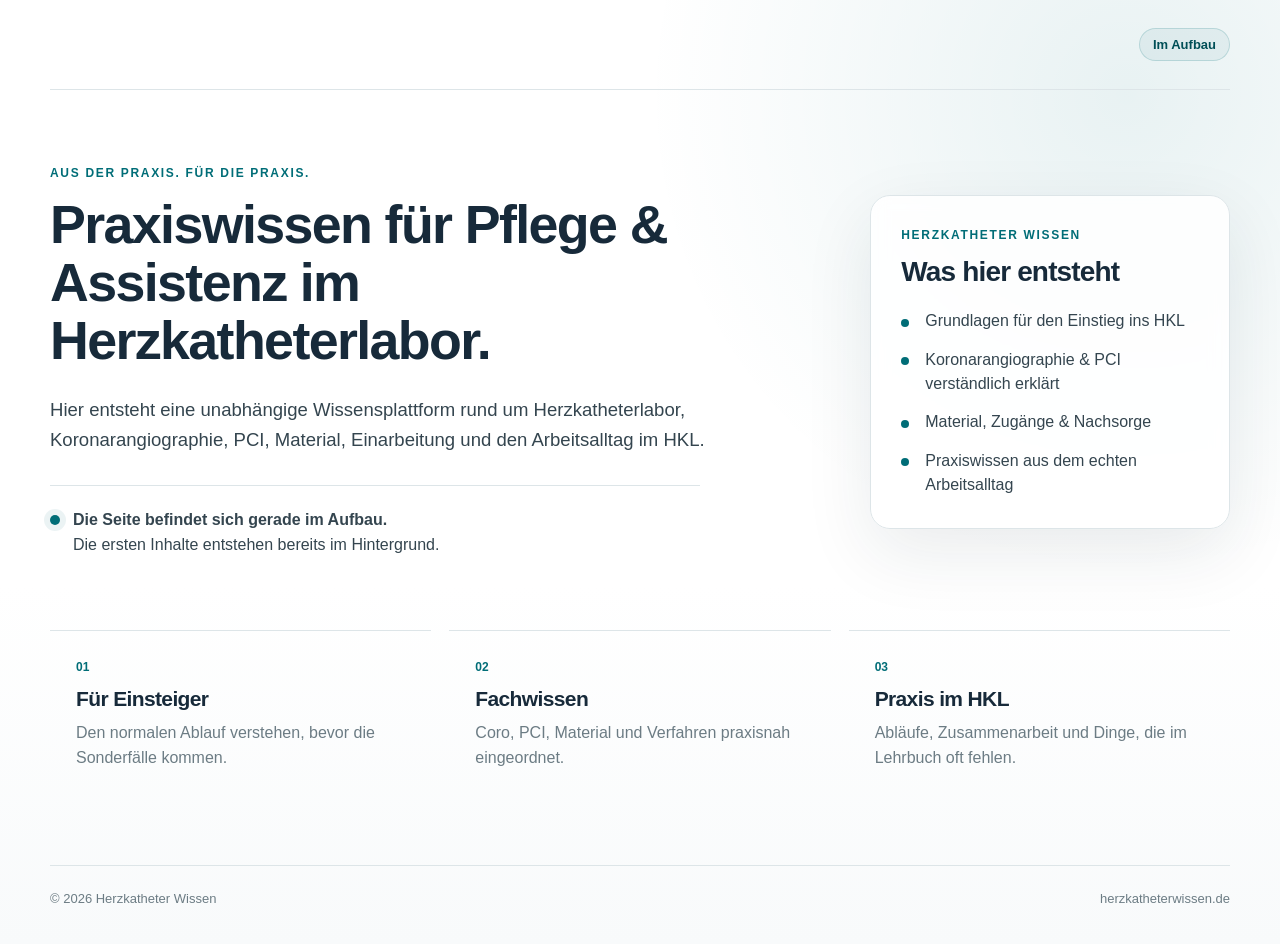
==== index.html @ d6014441 "Match landing logo to HKW offline branding" ====
<!doctype html>
<html lang="de">
<head>
  <meta charset="utf-8">
  <meta name="viewport" content="width=device-width, initial-scale=1">
  <title>Herzkatheter Wissen – Praxiswissen für Pflege & Assistenz</title>
  <meta name="description" content="Herzkatheter Wissen – unabhängige Wissensplattform rund um Herzkatheterlabor, Koronarangiographie, PCI, Material, Einarbeitung und den Arbeitsalltag im HKL.">
  <meta name="theme-color" content="#006D77">
  <link rel="canonical" href="https://herzkatheterwissen.de/">
  <link rel="stylesheet" href="style.css">
</head>
<body>
  <main class="page-shell">
    <header class="site-header" aria-label="Herzkatheter Wissen">
      <a class="brand" href="/" aria-label="Herzkatheter Wissen Startseite">
        <svg class="brand-logo" viewBox="0 0 210 58" role="img" aria-label="Herzkatheter Wissen">
          <g fill="none" stroke="#007F8D" stroke-linecap="round" stroke-linejoin="round">
            <path d="M29 48C22 41 7 30 7 17C7 9 12 5 19 5C25 5 29 9 32 14C36 9 40 5 47 5C54 5 59 10 59 17C59 27 48 37 29 48Z" stroke-width="2.6"/>
            <path d="M18 16C25 13 31 14 35 19C39 24 38 31 30 38C43 39 55 42 67 47C78 51 91 51 108 50" stroke-width="2.2"/>
          </g>
          <text x="68" y="25" fill="#172A3A" font-family="Arial, Helvetica, sans-serif" font-size="18" font-weight="700">Herzkatheter</text>
          <text x="68" y="44" fill="#006D77" font-family="Arial, Helvetica, sans-serif" font-size="18" font-weight="700">Wissen</text>
        </svg>
      </a>
      <span class="status-pill">Im Aufbau</span>
    </header>

    <section class="hero">
      <div class="hero-copy">
        <p class="eyebrow">Aus der Praxis. Für die Praxis.</p>
        <h1>Praxiswissen für Pflege &amp; Assistenz im Herzkatheterlabor.</h1>
        <p class="lead">
          Hier entsteht eine unabhängige Wissensplattform rund um Herzkatheterlabor,
          Koronarangiographie, PCI, Material, Einarbeitung und den Arbeitsalltag im HKL.
        </p>
        <div class="build-note">
          <span class="build-dot" aria-hidden="true"></span>
          <p><strong>Die Seite befindet sich gerade im Aufbau.</strong><br>Die ersten Inhalte entstehen bereits im Hintergrund.</p>
        </div>
      </div>

      <aside class="focus-card" aria-label="Geplante Themen">
        <p class="card-kicker">Herzkatheter Wissen</p>
        <h2>Was hier entsteht</h2>
        <ul>
          <li>Grundlagen für den Einstieg ins HKL</li>
          <li>Koronarangiographie &amp; PCI verständlich erklärt</li>
          <li>Material, Zugänge &amp; Nachsorge</li>
          <li>Praxiswissen aus dem echten Arbeitsalltag</li>
        </ul>
      </aside>
    </section>

    <section class="topics" aria-label="Themenschwerpunkte">
      <article>
        <span>01</span>
        <h3>Für Einsteiger</h3>
        <p>Den normalen Ablauf verstehen, bevor die Sonderfälle kommen.</p>
      </article>
      <article>
        <span>02</span>
        <h3>Fachwissen</h3>
        <p>Coro, PCI, Material und Verfahren praxisnah eingeordnet.</p>
      </article>
      <article>
        <span>03</span>
        <h3>Praxis im HKL</h3>
        <p>Abläufe, Zusammenarbeit und Dinge, die im Lehrbuch oft fehlen.</p>
      </article>
    </section>

    <footer class="site-footer">
      <p>© 2026 Herzkatheter Wissen</p>
      <p>herzkatheterwissen.de</p>
    </footer>
  </main>
</body>
</html>
---- style.css ----
:root {
  --petrol: #006D77;
  --petrol-dark: #004F57;
  --heading: #172A3A;
  --text: #34454F;
  --muted: #6C7C84;
  --line: #DDE5E8;
  --light: #F4F7F8;
  --white: #FFFFFF;
  --shadow: 0 24px 70px rgba(23, 42, 58, .09);
}

* { box-sizing: border-box; }

html {
  font-family: Inter, ui-sans-serif, -apple-system, BlinkMacSystemFont, "Segoe UI", sans-serif;
  color: var(--text);
  background: var(--white);
  -webkit-font-smoothing: antialiased;
}

body {
  margin: 0;
  min-height: 100vh;
  background:
    radial-gradient(circle at 88% 10%, rgba(0, 109, 119, .09), transparent 30rem),
    linear-gradient(180deg, #fff 0, #fff 62%, #f8fafb 100%);
}

.page-shell {
  width: min(1180px, calc(100% - 48px));
  margin: 0 auto;
}

.site-header {
  display: flex;
  align-items: center;
  justify-content: space-between;
  min-height: 90px;
  border-bottom: 1px solid var(--line);
}

.brand {
  display: inline-flex;
  align-items: center;
  gap: 10px;
  color: inherit;
  text-decoration: none;
}

.brand-mark {
  width: 76px;
  height: 30px;
  color: var(--petrol);
}

.brand-copy {
  display: flex;
  flex-direction: column;
  line-height: .95;
}

.brand-copy strong {
  color: var(--heading);
  font-size: 19px;
  letter-spacing: -.025em;
}

.brand-copy span {
  margin-top: 4px;
  color: var(--petrol);
  font-size: 18px;
  font-weight: 750;
}

.status-pill {
  padding: 8px 13px;
  border: 1px solid rgba(0, 109, 119, .18);
  border-radius: 999px;
  color: var(--petrol-dark);
  background: rgba(0, 109, 119, .06);
  font-size: 13px;
  font-weight: 700;
}

.hero {
  display: grid;
  grid-template-columns: minmax(0, 1.55fr) minmax(310px, .75fr);
  gap: clamp(40px, 6vw, 82px);
  align-items: center;
  min-height: 540px;
  padding: 64px 0 60px;
}

.eyebrow,
.card-kicker {
  margin: 0 0 15px;
  color: var(--petrol);
  font-size: 12px;
  font-weight: 800;
  letter-spacing: .14em;
  text-transform: uppercase;
}

h1,
h2,
h3 {
  color: var(--heading);
  letter-spacing: -.03em;
}

h1 {
  max-width: 760px;
  margin: 0;
  font-size: clamp(36px, 4.2vw, 54px);
  line-height: 1.08;
  font-weight: 760;
}

.lead {
  max-width: 740px;
  margin: 26px 0 0;
  color: var(--text);
  font-size: clamp(17px, 1.45vw, 20px);
  line-height: 1.62;
}

.build-note {
  display: flex;
  gap: 13px;
  align-items: flex-start;
  max-width: 650px;
  margin-top: 30px;
  padding-top: 22px;
  border-top: 1px solid var(--line);
}

.build-note p {
  margin: 0;
  line-height: 1.55;
}

.build-dot {
  flex: 0 0 auto;
  width: 10px;
  height: 10px;
  margin-top: 7px;
  border-radius: 50%;
  background: var(--petrol);
  box-shadow: 0 0 0 6px rgba(0, 109, 119, .08);
}

.focus-card {
  padding: 32px 30px;
  border: 1px solid var(--line);
  border-radius: 20px;
  background: rgba(255, 255, 255, .84);
  box-shadow: var(--shadow);
  backdrop-filter: blur(9px);
}

.focus-card h2 {
  margin: 0 0 22px;
  font-size: 28px;
  line-height: 1.1;
}

.focus-card ul {
  display: grid;
  gap: 15px;
  margin: 0;
  padding: 0;
  list-style: none;
}

.focus-card li {
  position: relative;
  padding-left: 24px;
  line-height: 1.48;
}

.focus-card li::before {
  content: "";
  position: absolute;
  top: .58em;
  left: 0;
  width: 8px;
  height: 8px;
  border-radius: 50%;
  background: var(--petrol);
}

.topics {
  display: grid;
  grid-template-columns: repeat(3, minmax(0, 1fr));
  gap: 18px;
  padding: 0 0 68px;
}

.topics article {
  padding: 26px;
  border-top: 1px solid var(--line);
}

.topics article > span {
  color: var(--petrol);
  font-size: 12px;
  font-weight: 800;
}

.topics h3 {
  margin: 12px 0 10px;
  font-size: 21px;
}

.topics p {
  margin: 0;
  color: var(--muted);
  line-height: 1.55;
}

.site-footer {
  display: flex;
  justify-content: space-between;
  gap: 20px;
  padding: 25px 0 38px;
  border-top: 1px solid var(--line);
  color: var(--muted);
  font-size: 13px;
}

.site-footer p { margin: 0; }

@media (max-width: 850px) {
  .hero {
    grid-template-columns: 1fr;
    gap: 38px;
    min-height: 0;
    padding: 56px 0 54px;
  }

  .focus-card { max-width: 650px; }

  .topics { grid-template-columns: 1fr; }

  .topics article { padding: 24px 0; }
}

@media (max-width: 560px) {
  .page-shell { width: min(100% - 32px, 1180px); }

  .site-header { min-height: 78px; }

  .brand-mark {
    width: 62px;
    height: 24px;
  }

  .brand-copy strong,
  .brand-copy span { font-size: 16px; }

  .status-pill {
    padding: 7px 10px;
    font-size: 11px;
  }

  .hero { padding-top: 44px; }

  h1 {
    font-size: clamp(32px, 9.5vw, 42px);
    line-height: 1.08;
  }

  .lead {
    margin-top: 22px;
    font-size: 17px;
  }

  .focus-card {
    padding: 26px 22px;
    border-radius: 18px;
  }

  .site-footer {
    flex-direction: column;
    gap: 6px;
  }
}
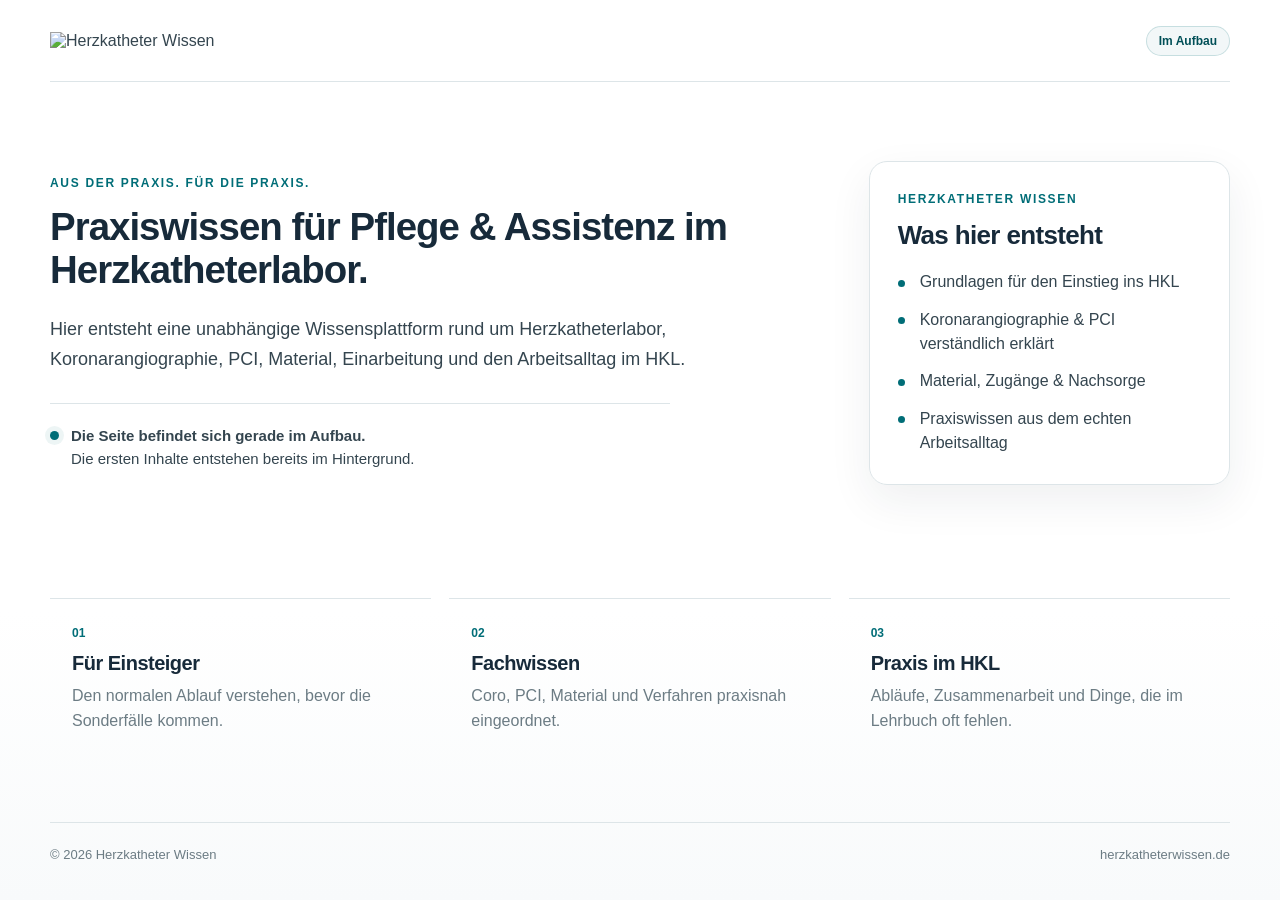
==== commit 43869770: "Use original WordPress logo and favicon assets" ====
--- a/index.html
+++ b/index.html
@@ -7,20 +7,15 @@
   <meta name="description" content="Herzkatheter Wissen – unabhängige Wissensplattform rund um Herzkatheterlabor, Koronarangiographie, PCI, Material, Einarbeitung und den Arbeitsalltag im HKL.">
   <meta name="theme-color" content="#006D77">
   <link rel="canonical" href="https://herzkatheterwissen.de/">
+  <link rel="icon" type="image/png" href="assets/herzkatheterwissen-favicon.png">
+  <link rel="apple-touch-icon" href="assets/herzkatheterwissen-favicon.png">
   <link rel="stylesheet" href="style.css">
 </head>
 <body>
   <main class="page-shell">
     <header class="site-header" aria-label="Herzkatheter Wissen">
       <a class="brand" href="/" aria-label="Herzkatheter Wissen Startseite">
-        <svg class="brand-logo" viewBox="0 0 210 58" role="img" aria-label="Herzkatheter Wissen">
-          <g fill="none" stroke="#007F8D" stroke-linecap="round" stroke-linejoin="round">
-            <path d="M29 48C22 41 7 30 7 17C7 9 12 5 19 5C25 5 29 9 32 14C36 9 40 5 47 5C54 5 59 10 59 17C59 27 48 37 29 48Z" stroke-width="2.6"/>
-            <path d="M18 16C25 13 31 14 35 19C39 24 38 31 30 38C43 39 55 42 67 47C78 51 91 51 108 50" stroke-width="2.2"/>
-          </g>
-          <text x="68" y="25" fill="#172A3A" font-family="Arial, Helvetica, sans-serif" font-size="18" font-weight="700">Herzkatheter</text>
-          <text x="68" y="44" fill="#006D77" font-family="Arial, Helvetica, sans-serif" font-size="18" font-weight="700">Wissen</text>
-        </svg>
+        <img class="brand-logo" src="assets/herzkatheterwissen-logo.png" alt="Herzkatheter Wissen">
       </a>
       <span class="status-pill">Im Aufbau</span>
     </header>
--- a/style.css
+++ b/style.css
@@ -1,288 +1,242 @@
 :root {
-  --petrol: #006D77;
-  --petrol-dark: #004F57;
-  --heading: #172A3A;
-  --text: #34454F;
-  --muted: #6C7C84;
-  --line: #DDE5E8;
-  --light: #F4F7F8;
-  --white: #FFFFFF;
-  --shadow: 0 24px 70px rgba(23, 42, 58, .09);
-}
-
-* { box-sizing: border-box; }
-
-html {
-  font-family: Inter, ui-sans-serif, -apple-system, BlinkMacSystemFont, "Segoe UI", sans-serif;
-  color: var(--text);
-  background: var(--white);
-  -webkit-font-smoothing: antialiased;
-}
-
-body {
-  margin: 0;
-  min-height: 100vh;
+  --petrol:#006D77;
+  --petrol-dark:#004F57;
+  --heading:#172A3A;
+  --text:#34454F;
+  --muted:#6C7C84;
+  --line:#DDE5E8;
+  --light:#F4F7F8;
+  --white:#FFFFFF;
+  --shadow:0 16px 44px rgba(23,42,58,.07);
+}
+
+*{box-sizing:border-box}
+
+html{
+  font-family:Inter,ui-sans-serif,-apple-system,BlinkMacSystemFont,"Segoe UI",sans-serif;
+  color:var(--text);
+  background:var(--white);
+  -webkit-font-smoothing:antialiased;
+}
+
+body{
+  margin:0;
+  min-height:100vh;
+  background:linear-gradient(180deg,#fff 0,#fff 68%,#f8fafb 100%);
+}
+
+.page-shell{
+  width:min(1180px,calc(100% - 48px));
+  margin:0 auto;
+}
+
+.site-header{
+  display:flex;
+  align-items:center;
+  justify-content:space-between;
+  min-height:82px;
+  border-bottom:1px solid var(--line);
+}
+
+.brand{
+  display:inline-flex;
+  align-items:center;
+  color:inherit;
+  text-decoration:none;
+}
+
+.brand-logo{
+  display:block;
+  width:184px;
+  height:auto;
+}
+
+.status-pill{
+  padding:7px 12px;
+  border:1px solid rgba(0,109,119,.18);
+  border-radius:999px;
+  color:var(--petrol-dark);
+  background:rgba(0,109,119,.05);
+  font-size:12px;
+  font-weight:700;
+}
+
+.hero{
+  display:grid;
+  grid-template-columns:minmax(0,1.42fr) minmax(300px,.68fr);
+  gap:clamp(40px,5vw,68px);
+  align-items:center;
+  min-height:480px;
+  padding:54px 0 52px;
+  position:relative;
+}
+
+.hero::before{
+  content:"";
+  position:absolute;
+  inset:0 -32px;
+  z-index:-1;
   background:
-    radial-gradient(circle at 88% 10%, rgba(0, 109, 119, .09), transparent 30rem),
-    linear-gradient(180deg, #fff 0, #fff 62%, #f8fafb 100%);
-}
-
-.page-shell {
-  width: min(1180px, calc(100% - 48px));
-  margin: 0 auto;
-}
-
-.site-header {
-  display: flex;
-  align-items: center;
-  justify-content: space-between;
-  min-height: 90px;
-  border-bottom: 1px solid var(--line);
-}
-
-.brand {
-  display: inline-flex;
-  align-items: center;
-  gap: 10px;
-  color: inherit;
-  text-decoration: none;
-}
-
-.brand-mark {
-  width: 76px;
-  height: 30px;
-  color: var(--petrol);
-}
-
-.brand-copy {
-  display: flex;
-  flex-direction: column;
-  line-height: .95;
-}
-
-.brand-copy strong {
-  color: var(--heading);
-  font-size: 19px;
-  letter-spacing: -.025em;
-}
-
-.brand-copy span {
-  margin-top: 4px;
-  color: var(--petrol);
-  font-size: 18px;
-  font-weight: 750;
-}
-
-.status-pill {
-  padding: 8px 13px;
-  border: 1px solid rgba(0, 109, 119, .18);
-  border-radius: 999px;
-  color: var(--petrol-dark);
-  background: rgba(0, 109, 119, .06);
-  font-size: 13px;
-  font-weight: 700;
-}
-
-.hero {
-  display: grid;
-  grid-template-columns: minmax(0, 1.55fr) minmax(310px, .75fr);
-  gap: clamp(40px, 6vw, 82px);
-  align-items: center;
-  min-height: 540px;
-  padding: 64px 0 60px;
-}
-
-.eyebrow,
-.card-kicker {
-  margin: 0 0 15px;
-  color: var(--petrol);
-  font-size: 12px;
-  font-weight: 800;
-  letter-spacing: .14em;
-  text-transform: uppercase;
-}
-
-h1,
-h2,
-h3 {
-  color: var(--heading);
-  letter-spacing: -.03em;
-}
-
-h1 {
-  max-width: 760px;
-  margin: 0;
-  font-size: clamp(36px, 4.2vw, 54px);
-  line-height: 1.08;
-  font-weight: 760;
-}
-
-.lead {
-  max-width: 740px;
-  margin: 26px 0 0;
-  color: var(--text);
-  font-size: clamp(17px, 1.45vw, 20px);
-  line-height: 1.62;
-}
-
-.build-note {
-  display: flex;
-  gap: 13px;
-  align-items: flex-start;
-  max-width: 650px;
-  margin-top: 30px;
-  padding-top: 22px;
-  border-top: 1px solid var(--line);
-}
-
-.build-note p {
-  margin: 0;
-  line-height: 1.55;
-}
-
-.build-dot {
-  flex: 0 0 auto;
-  width: 10px;
-  height: 10px;
-  margin-top: 7px;
-  border-radius: 50%;
-  background: var(--petrol);
-  box-shadow: 0 0 0 6px rgba(0, 109, 119, .08);
-}
-
-.focus-card {
-  padding: 32px 30px;
-  border: 1px solid var(--line);
-  border-radius: 20px;
-  background: rgba(255, 255, 255, .84);
-  box-shadow: var(--shadow);
-  backdrop-filter: blur(9px);
-}
-
-.focus-card h2 {
-  margin: 0 0 22px;
-  font-size: 28px;
-  line-height: 1.1;
-}
-
-.focus-card ul {
-  display: grid;
-  gap: 15px;
-  margin: 0;
-  padding: 0;
-  list-style: none;
-}
-
-.focus-card li {
-  position: relative;
-  padding-left: 24px;
-  line-height: 1.48;
-}
-
-.focus-card li::before {
-  content: "";
-  position: absolute;
-  top: .58em;
-  left: 0;
-  width: 8px;
-  height: 8px;
-  border-radius: 50%;
-  background: var(--petrol);
-}
-
-.topics {
-  display: grid;
-  grid-template-columns: repeat(3, minmax(0, 1fr));
-  gap: 18px;
-  padding: 0 0 68px;
-}
-
-.topics article {
-  padding: 26px;
-  border-top: 1px solid var(--line);
-}
-
-.topics article > span {
-  color: var(--petrol);
-  font-size: 12px;
-  font-weight: 800;
-}
-
-.topics h3 {
-  margin: 12px 0 10px;
-  font-size: 21px;
-}
-
-.topics p {
-  margin: 0;
-  color: var(--muted);
-  line-height: 1.55;
-}
-
-.site-footer {
-  display: flex;
-  justify-content: space-between;
-  gap: 20px;
-  padding: 25px 0 38px;
-  border-top: 1px solid var(--line);
-  color: var(--muted);
-  font-size: 13px;
-}
-
-.site-footer p { margin: 0; }
-
-@media (max-width: 850px) {
-  .hero {
-    grid-template-columns: 1fr;
-    gap: 38px;
-    min-height: 0;
-    padding: 56px 0 54px;
+    radial-gradient(circle at 88% 20%,rgba(0,109,119,.07),transparent 24rem),
+    linear-gradient(135deg,rgba(244,247,248,.72),rgba(255,255,255,.2) 62%);
+}
+
+.eyebrow,.card-kicker{
+  margin:0 0 14px;
+  color:var(--petrol);
+  font-size:12px;
+  line-height:1.3;
+  font-weight:800;
+  letter-spacing:.14em;
+  text-transform:uppercase;
+}
+
+h1,h2,h3{
+  color:var(--heading);
+  letter-spacing:-.025em;
+}
+
+h1{
+  max-width:690px;
+  margin:0;
+  font-size:clamp(31px,3vw,44px);
+  line-height:1.12;
+  font-weight:760;
+}
+
+.lead{
+  max-width:700px;
+  margin:24px 0 0;
+  color:var(--text);
+  font-size:18px;
+  line-height:1.65;
+}
+
+.build-note{
+  display:flex;
+  gap:12px;
+  align-items:flex-start;
+  max-width:620px;
+  margin-top:28px;
+  padding-top:20px;
+  border-top:1px solid var(--line);
+  font-size:15px;
+}
+
+.build-note p{margin:0;line-height:1.55}
+
+.build-dot{
+  flex:0 0 auto;
+  width:9px;
+  height:9px;
+  margin-top:7px;
+  border-radius:50%;
+  background:var(--petrol);
+  box-shadow:0 0 0 5px rgba(0,109,119,.07);
+}
+
+.focus-card{
+  padding:30px 28px;
+  border:1px solid var(--line);
+  border-radius:18px;
+  background:rgba(255,255,255,.9);
+  box-shadow:var(--shadow);
+}
+
+.focus-card h2{
+  margin:0 0 20px;
+  font-size:26px;
+  line-height:1.12;
+}
+
+.focus-card ul{
+  display:grid;
+  gap:14px;
+  margin:0;
+  padding:0;
+  list-style:none;
+}
+
+.focus-card li{
+  position:relative;
+  padding-left:22px;
+  font-size:16px;
+  line-height:1.48;
+}
+
+.focus-card li::before{
+  content:"";
+  position:absolute;
+  top:.58em;
+  left:0;
+  width:7px;
+  height:7px;
+  border-radius:50%;
+  background:var(--petrol);
+}
+
+.topics{
+  display:grid;
+  grid-template-columns:repeat(3,minmax(0,1fr));
+  gap:18px;
+  padding:36px 0 64px;
+}
+
+.topics article{
+  padding:24px 22px;
+  border-top:1px solid var(--line);
+}
+
+.topics article>span{
+  color:var(--petrol);
+  font-size:12px;
+  font-weight:800;
+}
+
+.topics h3{
+  margin:11px 0 9px;
+  font-size:20px;
+}
+
+.topics p{
+  margin:0;
+  color:var(--muted);
+  line-height:1.55;
+}
+
+.site-footer{
+  display:flex;
+  justify-content:space-between;
+  gap:20px;
+  padding:24px 0 36px;
+  border-top:1px solid var(--line);
+  color:var(--muted);
+  font-size:13px;
+}
+
+.site-footer p{margin:0}
+
+@media(max-width:850px){
+  .hero{
+    grid-template-columns:1fr;
+    gap:34px;
+    min-height:0;
+    padding:48px 0 46px;
   }
-
-  .focus-card { max-width: 650px; }
-
-  .topics { grid-template-columns: 1fr; }
-
-  .topics article { padding: 24px 0; }
-}
-
-@media (max-width: 560px) {
-  .page-shell { width: min(100% - 32px, 1180px); }
-
-  .site-header { min-height: 78px; }
-
-  .brand-mark {
-    width: 62px;
-    height: 24px;
-  }
-
-  .brand-copy strong,
-  .brand-copy span { font-size: 16px; }
-
-  .status-pill {
-    padding: 7px 10px;
-    font-size: 11px;
-  }
-
-  .hero { padding-top: 44px; }
-
-  h1 {
-    font-size: clamp(32px, 9.5vw, 42px);
-    line-height: 1.08;
-  }
-
-  .lead {
-    margin-top: 22px;
-    font-size: 17px;
-  }
-
-  .focus-card {
-    padding: 26px 22px;
-    border-radius: 18px;
-  }
-
-  .site-footer {
-    flex-direction: column;
-    gap: 6px;
-  }
-}
+  .focus-card{max-width:650px}
+  .topics{grid-template-columns:1fr}
+  .topics article{padding:22px 0}
+}
+
+@media(max-width:560px){
+  .page-shell{width:min(100% - 32px,1180px)}
+  .site-header{min-height:74px}
+  .brand-logo{width:158px}
+  .status-pill{padding:6px 9px;font-size:11px}
+  .hero{padding-top:40px}
+  .hero::before{inset:0 -16px}
+  h1{font-size:clamp(29px,8.5vw,36px);line-height:1.12}
+  .lead{margin-top:20px;font-size:17px}
+  .focus-card{padding:24px 20px;border-radius:16px}
+  .site-footer{flex-direction:column;gap:6px}
+}
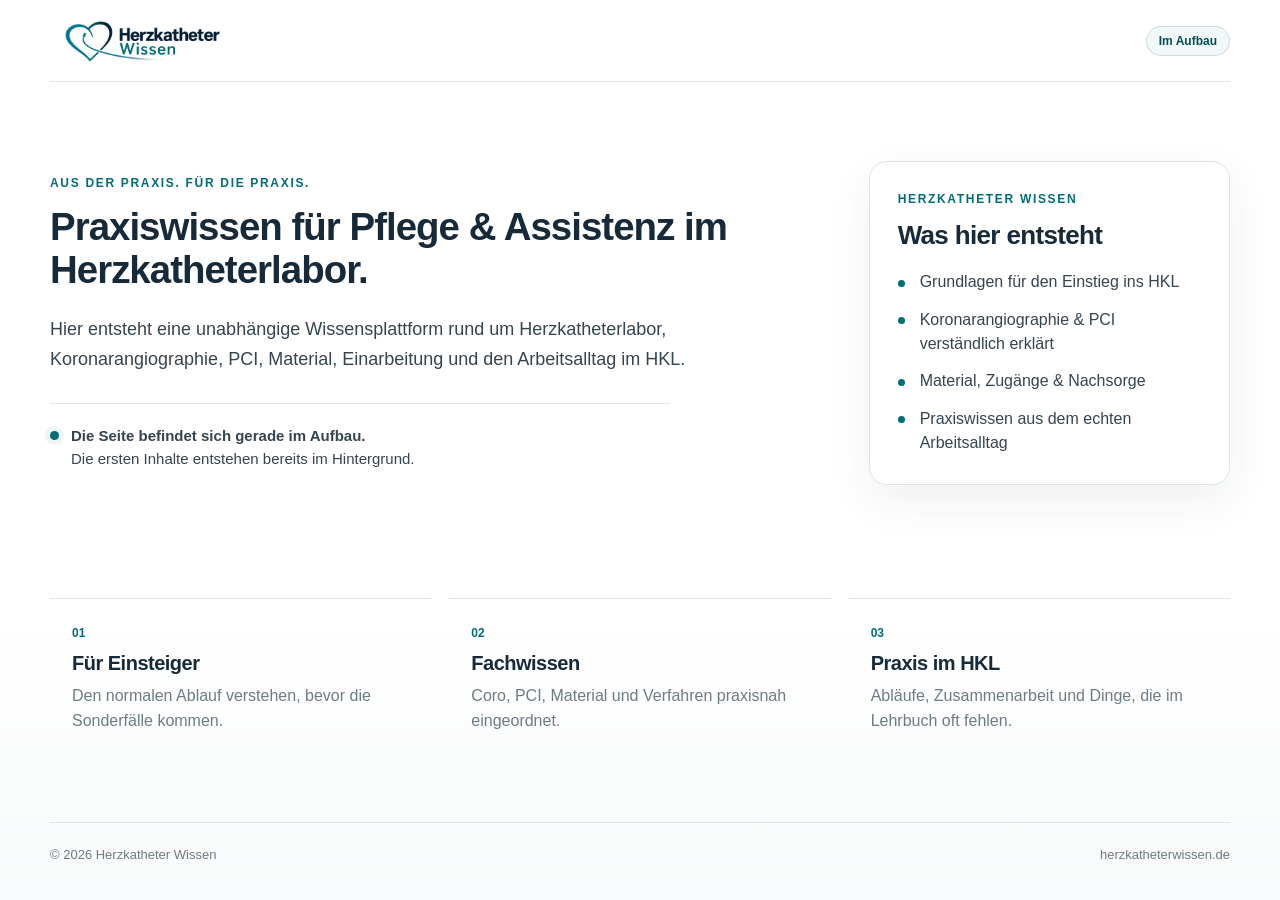
==== commit 19615c3b: "Bust favicon cache and add shortcut icon" ====
--- a/index.html
+++ b/index.html
@@ -7,15 +7,16 @@
   <meta name="description" content="Herzkatheter Wissen – unabhängige Wissensplattform rund um Herzkatheterlabor, Koronarangiographie, PCI, Material, Einarbeitung und den Arbeitsalltag im HKL.">
   <meta name="theme-color" content="#006D77">
   <link rel="canonical" href="https://herzkatheterwissen.de/">
-  <link rel="icon" type="image/png" href="assets/herzkatheterwissen-favicon.png">
-  <link rel="apple-touch-icon" href="assets/herzkatheterwissen-favicon.png">
+  <link rel="icon" type="image/png" href="herzkatheterwissen-favicon.png?v=2">
+  <link rel="shortcut icon" type="image/png" href="herzkatheterwissen-favicon.png?v=2">
+  <link rel="apple-touch-icon" href="herzkatheterwissen-favicon.png?v=2">
   <link rel="stylesheet" href="style.css">
 </head>
 <body>
   <main class="page-shell">
     <header class="site-header" aria-label="Herzkatheter Wissen">
       <a class="brand" href="/" aria-label="Herzkatheter Wissen Startseite">
-        <img class="brand-logo" src="assets/herzkatheterwissen-logo.png" alt="Herzkatheter Wissen">
+        <img class="brand-logo" src="herzkatheterwissen-logo.png" alt="Herzkatheter Wissen">
       </a>
       <span class="status-pill">Im Aufbau</span>
     </header>
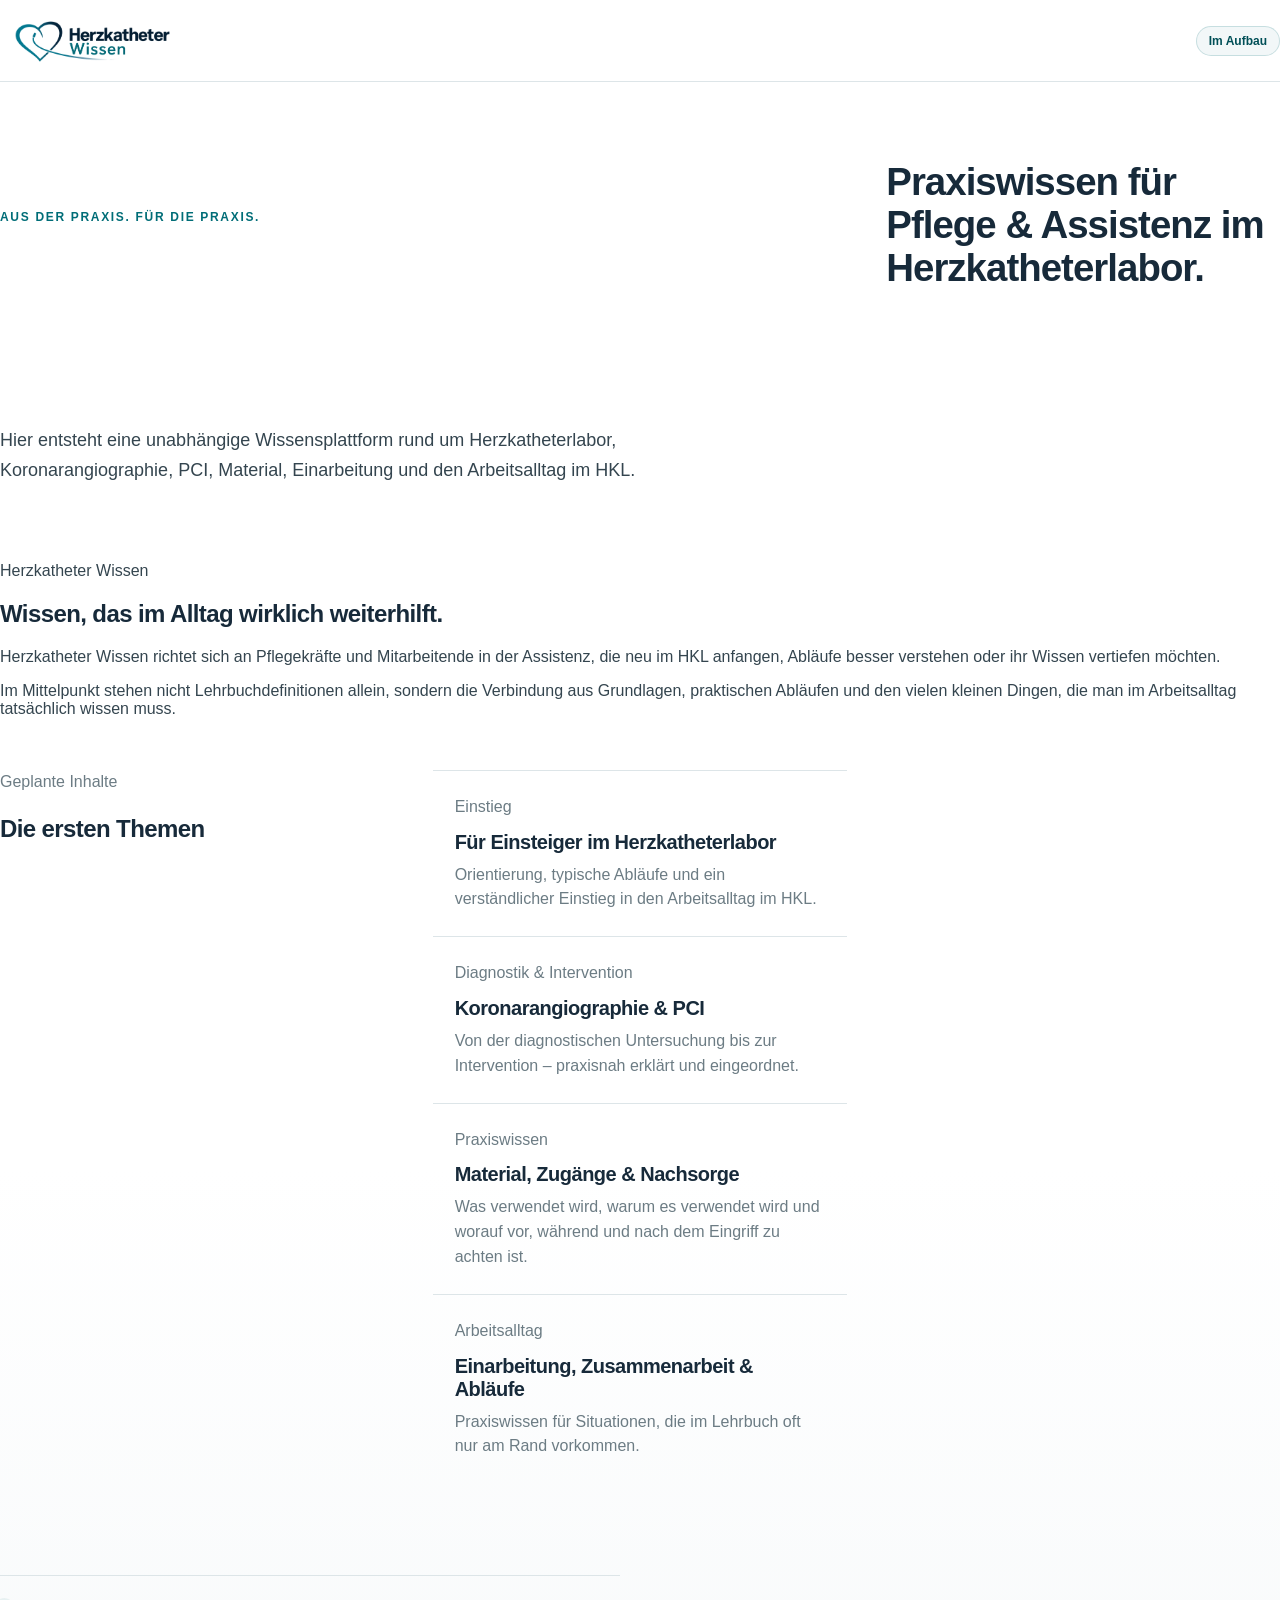
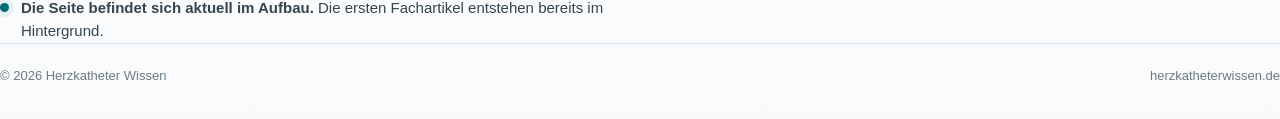
==== commit a59f1922: "Redesign landing page as editorial knowledge site" ====
--- a/index.html
+++ b/index.html
@@ -13,62 +13,97 @@
   <link rel="stylesheet" href="style.css">
 </head>
 <body>
-  <main class="page-shell">
-    <header class="site-header" aria-label="Herzkatheter Wissen">
+  <header class="site-header-wrap">
+    <div class="site-header">
       <a class="brand" href="/" aria-label="Herzkatheter Wissen Startseite">
         <img class="brand-logo" src="herzkatheterwissen-logo.png" alt="Herzkatheter Wissen">
       </a>
       <span class="status-pill">Im Aufbau</span>
-    </header>
+    </div>
+  </header>
 
-    <section class="hero">
-      <div class="hero-copy">
+  <main>
+    <section class="hero-wrap">
+      <div class="hero">
         <p class="eyebrow">Aus der Praxis. Für die Praxis.</p>
         <h1>Praxiswissen für Pflege &amp; Assistenz im Herzkatheterlabor.</h1>
         <p class="lead">
           Hier entsteht eine unabhängige Wissensplattform rund um Herzkatheterlabor,
           Koronarangiographie, PCI, Material, Einarbeitung und den Arbeitsalltag im HKL.
         </p>
-        <div class="build-note">
-          <span class="build-dot" aria-hidden="true"></span>
-          <p><strong>Die Seite befindet sich gerade im Aufbau.</strong><br>Die ersten Inhalte entstehen bereits im Hintergrund.</p>
-        </div>
       </div>
-
-      <aside class="focus-card" aria-label="Geplante Themen">
-        <p class="card-kicker">Herzkatheter Wissen</p>
-        <h2>Was hier entsteht</h2>
-        <ul>
-          <li>Grundlagen für den Einstieg ins HKL</li>
-          <li>Koronarangiographie &amp; PCI verständlich erklärt</li>
-          <li>Material, Zugänge &amp; Nachsorge</li>
-          <li>Praxiswissen aus dem echten Arbeitsalltag</li>
-        </ul>
-      </aside>
     </section>
 
-    <section class="topics" aria-label="Themenschwerpunkte">
-      <article>
-        <span>01</span>
-        <h3>Für Einsteiger</h3>
-        <p>Den normalen Ablauf verstehen, bevor die Sonderfälle kommen.</p>
-      </article>
-      <article>
-        <span>02</span>
-        <h3>Fachwissen</h3>
-        <p>Coro, PCI, Material und Verfahren praxisnah eingeordnet.</p>
-      </article>
-      <article>
-        <span>03</span>
-        <h3>Praxis im HKL</h3>
-        <p>Abläufe, Zusammenarbeit und Dinge, die im Lehrbuch oft fehlen.</p>
-      </article>
-    </section>
+    <div class="content-shell">
+      <section class="intro" aria-labelledby="intro-title">
+        <div class="section-label">Herzkatheter Wissen</div>
+        <div class="intro-copy">
+          <h2 id="intro-title">Wissen, das im Alltag wirklich weiterhilft.</h2>
+          <p>
+            Herzkatheter Wissen richtet sich an Pflegekräfte und Mitarbeitende in der Assistenz,
+            die neu im HKL anfangen, Abläufe besser verstehen oder ihr Wissen vertiefen möchten.
+          </p>
+          <p>
+            Im Mittelpunkt stehen nicht Lehrbuchdefinitionen allein, sondern die Verbindung aus
+            Grundlagen, praktischen Abläufen und den vielen kleinen Dingen, die man im Arbeitsalltag
+            tatsächlich wissen muss.
+          </p>
+        </div>
+      </section>
 
-    <footer class="site-footer">
+      <section class="topics" aria-labelledby="topics-title">
+        <div class="topics-head">
+          <p class="section-label">Geplante Inhalte</p>
+          <h2 id="topics-title">Die ersten Themen</h2>
+        </div>
+
+        <div class="topic-list">
+          <article class="topic-row">
+            <p class="topic-type">Einstieg</p>
+            <div>
+              <h3>Für Einsteiger im Herzkatheterlabor</h3>
+              <p>Orientierung, typische Abläufe und ein verständlicher Einstieg in den Arbeitsalltag im HKL.</p>
+            </div>
+          </article>
+
+          <article class="topic-row">
+            <p class="topic-type">Diagnostik & Intervention</p>
+            <div>
+              <h3>Koronarangiographie &amp; PCI</h3>
+              <p>Von der diagnostischen Untersuchung bis zur Intervention – praxisnah erklärt und eingeordnet.</p>
+            </div>
+          </article>
+
+          <article class="topic-row">
+            <p class="topic-type">Praxiswissen</p>
+            <div>
+              <h3>Material, Zugänge &amp; Nachsorge</h3>
+              <p>Was verwendet wird, warum es verwendet wird und worauf vor, während und nach dem Eingriff zu achten ist.</p>
+            </div>
+          </article>
+
+          <article class="topic-row">
+            <p class="topic-type">Arbeitsalltag</p>
+            <div>
+              <h3>Einarbeitung, Zusammenarbeit &amp; Abläufe</h3>
+              <p>Praxiswissen für Situationen, die im Lehrbuch oft nur am Rand vorkommen.</p>
+            </div>
+          </article>
+        </div>
+      </section>
+
+      <section class="build-note" aria-label="Hinweis zum Aufbau">
+        <span class="build-dot" aria-hidden="true"></span>
+        <p><strong>Die Seite befindet sich aktuell im Aufbau.</strong> Die ersten Fachartikel entstehen bereits im Hintergrund.</p>
+      </section>
+    </div>
+  </main>
+
+  <footer class="site-footer-wrap">
+    <div class="site-footer">
       <p>© 2026 Herzkatheter Wissen</p>
       <p>herzkatheterwissen.de</p>
-    </footer>
-  </main>
+    </div>
+  </footer>
 </body>
 </html>
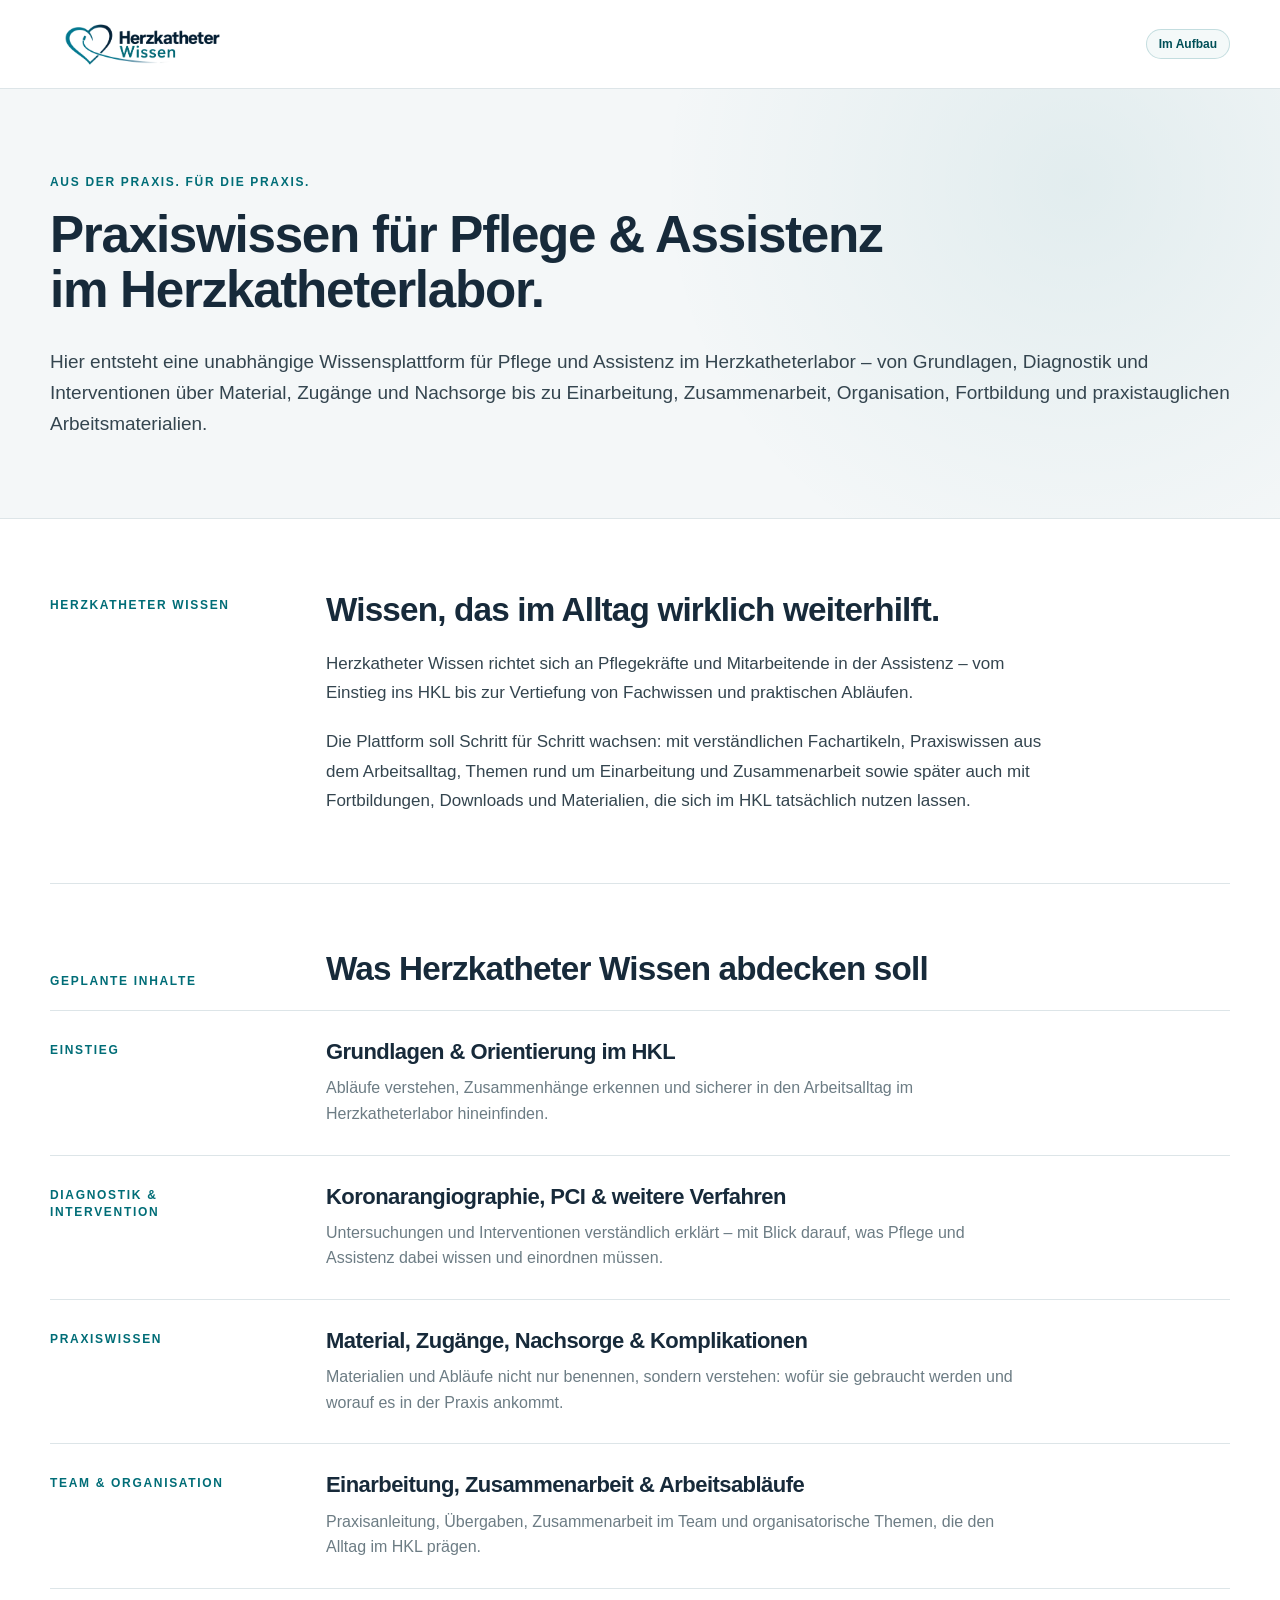
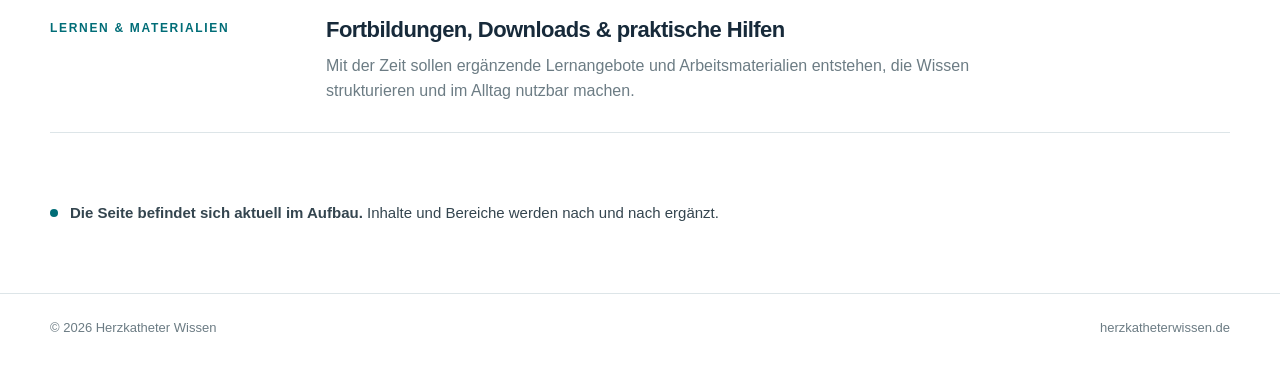
==== commit b49ba582: "Broaden landing scope and force fresh stylesheet" ====
--- a/index.html
+++ b/index.html
@@ -4,13 +4,13 @@
   <meta charset="utf-8">
   <meta name="viewport" content="width=device-width, initial-scale=1">
   <title>Herzkatheter Wissen – Praxiswissen für Pflege & Assistenz</title>
-  <meta name="description" content="Herzkatheter Wissen – unabhängige Wissensplattform rund um Herzkatheterlabor, Koronarangiographie, PCI, Material, Einarbeitung und den Arbeitsalltag im HKL.">
+  <meta name="description" content="Herzkatheter Wissen – unabhängige Wissensplattform für Pflege und Assistenz im Herzkatheterlabor: Grundlagen, Diagnostik, Interventionen, Material, Nachsorge, Einarbeitung, Zusammenarbeit, Fortbildung und Arbeitsmaterialien.">
   <meta name="theme-color" content="#006D77">
   <link rel="canonical" href="https://herzkatheterwissen.de/">
   <link rel="icon" type="image/png" href="herzkatheterwissen-favicon.png?v=2">
   <link rel="shortcut icon" type="image/png" href="herzkatheterwissen-favicon.png?v=2">
   <link rel="apple-touch-icon" href="herzkatheterwissen-favicon.png?v=2">
-  <link rel="stylesheet" href="style.css">
+  <link rel="stylesheet" href="style.css?v=4">
 </head>
 <body>
   <header class="site-header-wrap">
@@ -28,8 +28,7 @@
         <p class="eyebrow">Aus der Praxis. Für die Praxis.</p>
         <h1>Praxiswissen für Pflege &amp; Assistenz im Herzkatheterlabor.</h1>
         <p class="lead">
-          Hier entsteht eine unabhängige Wissensplattform rund um Herzkatheterlabor,
-          Koronarangiographie, PCI, Material, Einarbeitung und den Arbeitsalltag im HKL.
+          Hier entsteht eine unabhängige Wissensplattform für Pflege und Assistenz im Herzkatheterlabor – von Grundlagen, Diagnostik und Interventionen über Material, Zugänge und Nachsorge bis zu Einarbeitung, Zusammenarbeit, Organisation, Fortbildung und praxistauglichen Arbeitsmaterialien.
         </p>
       </div>
     </section>
@@ -40,13 +39,10 @@
         <div class="intro-copy">
           <h2 id="intro-title">Wissen, das im Alltag wirklich weiterhilft.</h2>
           <p>
-            Herzkatheter Wissen richtet sich an Pflegekräfte und Mitarbeitende in der Assistenz,
-            die neu im HKL anfangen, Abläufe besser verstehen oder ihr Wissen vertiefen möchten.
+            Herzkatheter Wissen richtet sich an Pflegekräfte und Mitarbeitende in der Assistenz – vom Einstieg ins HKL bis zur Vertiefung von Fachwissen und praktischen Abläufen.
           </p>
           <p>
-            Im Mittelpunkt stehen nicht Lehrbuchdefinitionen allein, sondern die Verbindung aus
-            Grundlagen, praktischen Abläufen und den vielen kleinen Dingen, die man im Arbeitsalltag
-            tatsächlich wissen muss.
+            Die Plattform soll Schritt für Schritt wachsen: mit verständlichen Fachartikeln, Praxiswissen aus dem Arbeitsalltag, Themen rund um Einarbeitung und Zusammenarbeit sowie später auch mit Fortbildungen, Downloads und Materialien, die sich im HKL tatsächlich nutzen lassen.
           </p>
         </div>
       </section>
@@ -54,39 +50,47 @@
       <section class="topics" aria-labelledby="topics-title">
         <div class="topics-head">
           <p class="section-label">Geplante Inhalte</p>
-          <h2 id="topics-title">Die ersten Themen</h2>
+          <h2 id="topics-title">Was Herzkatheter Wissen abdecken soll</h2>
         </div>
 
         <div class="topic-list">
           <article class="topic-row">
             <p class="topic-type">Einstieg</p>
             <div>
-              <h3>Für Einsteiger im Herzkatheterlabor</h3>
-              <p>Orientierung, typische Abläufe und ein verständlicher Einstieg in den Arbeitsalltag im HKL.</p>
+              <h3>Grundlagen &amp; Orientierung im HKL</h3>
+              <p>Abläufe verstehen, Zusammenhänge erkennen und sicherer in den Arbeitsalltag im Herzkatheterlabor hineinfinden.</p>
             </div>
           </article>
 
           <article class="topic-row">
-            <p class="topic-type">Diagnostik & Intervention</p>
+            <p class="topic-type">Diagnostik &amp; Intervention</p>
             <div>
-              <h3>Koronarangiographie &amp; PCI</h3>
-              <p>Von der diagnostischen Untersuchung bis zur Intervention – praxisnah erklärt und eingeordnet.</p>
+              <h3>Koronarangiographie, PCI &amp; weitere Verfahren</h3>
+              <p>Untersuchungen und Interventionen verständlich erklärt – mit Blick darauf, was Pflege und Assistenz dabei wissen und einordnen müssen.</p>
             </div>
           </article>
 
           <article class="topic-row">
             <p class="topic-type">Praxiswissen</p>
             <div>
-              <h3>Material, Zugänge &amp; Nachsorge</h3>
-              <p>Was verwendet wird, warum es verwendet wird und worauf vor, während und nach dem Eingriff zu achten ist.</p>
+              <h3>Material, Zugänge, Nachsorge &amp; Komplikationen</h3>
+              <p>Materialien und Abläufe nicht nur benennen, sondern verstehen: wofür sie gebraucht werden und worauf es in der Praxis ankommt.</p>
             </div>
           </article>
 
           <article class="topic-row">
-            <p class="topic-type">Arbeitsalltag</p>
+            <p class="topic-type">Team &amp; Organisation</p>
             <div>
-              <h3>Einarbeitung, Zusammenarbeit &amp; Abläufe</h3>
-              <p>Praxiswissen für Situationen, die im Lehrbuch oft nur am Rand vorkommen.</p>
+              <h3>Einarbeitung, Zusammenarbeit &amp; Arbeitsabläufe</h3>
+              <p>Praxisanleitung, Übergaben, Zusammenarbeit im Team und organisatorische Themen, die den Alltag im HKL prägen.</p>
+            </div>
+          </article>
+
+          <article class="topic-row">
+            <p class="topic-type">Lernen &amp; Materialien</p>
+            <div>
+              <h3>Fortbildungen, Downloads &amp; praktische Hilfen</h3>
+              <p>Mit der Zeit sollen ergänzende Lernangebote und Arbeitsmaterialien entstehen, die Wissen strukturieren und im Alltag nutzbar machen.</p>
             </div>
           </article>
         </div>
@@ -94,7 +98,7 @@
 
       <section class="build-note" aria-label="Hinweis zum Aufbau">
         <span class="build-dot" aria-hidden="true"></span>
-        <p><strong>Die Seite befindet sich aktuell im Aufbau.</strong> Die ersten Fachartikel entstehen bereits im Hintergrund.</p>
+        <p><strong>Die Seite befindet sich aktuell im Aufbau.</strong> Inhalte und Bereiche werden nach und nach ergänzt.</p>
       </section>
     </div>
   </main>
--- a/style.css
+++ b/style.css
@@ -1,4 +1,4 @@
-:root {
+:root{
   --petrol:#006D77;
   --petrol-dark:#004F57;
   --heading:#172A3A;
@@ -7,7 +7,6 @@
   --line:#DDE5E8;
   --light:#F4F7F8;
   --white:#FFFFFF;
-  --shadow:0 16px 44px rgba(23,42,58,.07);
 }
 
 *{box-sizing:border-box}
@@ -22,26 +21,33 @@
 body{
   margin:0;
   min-height:100vh;
-  background:linear-gradient(180deg,#fff 0,#fff 68%,#f8fafb 100%);
-}
-
-.page-shell{
+  background:#fff;
+}
+
+.site-header-wrap{
+  border-bottom:1px solid var(--line);
+  background:#fff;
+}
+
+.site-header,
+.hero,
+.content-shell,
+.site-footer{
   width:min(1180px,calc(100% - 48px));
   margin:0 auto;
 }
 
 .site-header{
+  min-height:88px;
   display:flex;
   align-items:center;
   justify-content:space-between;
-  min-height:82px;
-  border-bottom:1px solid var(--line);
+  gap:24px;
 }
 
 .brand{
   display:inline-flex;
   align-items:center;
-  color:inherit;
   text-decoration:none;
 }
 
@@ -53,190 +59,263 @@
 
 .status-pill{
   padding:7px 12px;
-  border:1px solid rgba(0,109,119,.18);
+  border:1px solid rgba(0,109,119,.2);
   border-radius:999px;
   color:var(--petrol-dark);
-  background:rgba(0,109,119,.05);
+  background:rgba(0,109,119,.045);
   font-size:12px;
   font-weight:700;
 }
 
+.hero-wrap{
+  background:
+    radial-gradient(circle at 84% 22%,rgba(0,109,119,.075),transparent 26rem),
+    var(--light);
+  border-bottom:1px solid var(--line);
+}
+
 .hero{
-  display:grid;
-  grid-template-columns:minmax(0,1.42fr) minmax(300px,.68fr);
-  gap:clamp(40px,5vw,68px);
-  align-items:center;
-  min-height:480px;
-  padding:54px 0 52px;
-  position:relative;
-}
-
-.hero::before{
-  content:"";
-  position:absolute;
-  inset:0 -32px;
-  z-index:-1;
-  background:
-    radial-gradient(circle at 88% 20%,rgba(0,109,119,.07),transparent 24rem),
-    linear-gradient(135deg,rgba(244,247,248,.72),rgba(255,255,255,.2) 62%);
-}
-
-.eyebrow,.card-kicker{
-  margin:0 0 14px;
+  padding:86px 0 78px;
+}
+
+.eyebrow,
+.section-label,
+.topic-type{
   color:var(--petrol);
   font-size:12px;
-  line-height:1.3;
   font-weight:800;
   letter-spacing:.14em;
   text-transform:uppercase;
 }
 
+.eyebrow{
+  margin:0 0 18px;
+}
+
 h1,h2,h3{
   color:var(--heading);
   letter-spacing:-.025em;
 }
 
 h1{
-  max-width:690px;
-  margin:0;
-  font-size:clamp(31px,3vw,44px);
-  line-height:1.12;
+  max-width:860px;
+  margin:0;
+  font-size:clamp(36px,4vw,58px);
+  line-height:1.08;
   font-weight:760;
 }
 
 .lead{
+  width:100%;
+  max-width:none;
+  margin:28px 0 0;
+  font-size:19px;
+  line-height:1.65;
+  color:var(--text);
+}
+
+.content-shell{
+  padding:72px 0 68px;
+}
+
+.intro{
+  display:grid;
+  grid-template-columns:220px minmax(0,720px);
+  gap:56px;
+  align-items:start;
+  padding-bottom:68px;
+  border-bottom:1px solid var(--line);
+}
+
+.section-label{
+  margin:7px 0 0;
+}
+
+.intro-copy h2,
+.topics-head h2{
+  margin:0;
+  font-size:clamp(28px,2.6vw,38px);
+  line-height:1.15;
+}
+
+.intro-copy p{
+  margin:20px 0 0;
+  font-size:17px;
+  line-height:1.72;
+}
+
+.topics{
+  padding:66px 0 0;
+}
+
+.topics-head{
+  display:grid;
+  grid-template-columns:220px minmax(0,1fr);
+  gap:56px;
+  align-items:end;
+  margin-bottom:22px;
+}
+
+.topic-list{
+  border-top:1px solid var(--line);
+}
+
+.topic-row{
+  display:grid;
+  grid-template-columns:220px minmax(0,720px);
+  gap:56px;
+  padding:27px 0 28px;
+  border-bottom:1px solid var(--line);
+}
+
+.topic-type{
+  margin:4px 0 0;
+  line-height:1.45;
+}
+
+.topic-row h3{
+  margin:0;
+  font-size:22px;
+  line-height:1.28;
+}
+
+.topic-row p:not(.topic-type){
   max-width:700px;
-  margin:24px 0 0;
-  color:var(--text);
-  font-size:18px;
-  line-height:1.65;
+  margin:9px 0 0;
+  color:var(--muted);
+  font-size:16px;
+  line-height:1.6;
 }
 
 .build-note{
   display:flex;
+  align-items:flex-start;
   gap:12px;
-  align-items:flex-start;
-  max-width:620px;
-  margin-top:28px;
-  padding-top:20px;
-  border-top:1px solid var(--line);
+  margin-top:46px;
+  padding:22px 0 0;
+  max-width:820px;
+  color:var(--text);
   font-size:15px;
 }
 
-.build-note p{margin:0;line-height:1.55}
+.build-note p{
+  margin:0;
+  line-height:1.6;
+}
 
 .build-dot{
   flex:0 0 auto;
-  width:9px;
-  height:9px;
-  margin-top:7px;
+  width:8px;
+  height:8px;
+  margin-top:8px;
   border-radius:50%;
   background:var(--petrol);
-  box-shadow:0 0 0 5px rgba(0,109,119,.07);
-}
-
-.focus-card{
-  padding:30px 28px;
-  border:1px solid var(--line);
-  border-radius:18px;
-  background:rgba(255,255,255,.9);
-  box-shadow:var(--shadow);
-}
-
-.focus-card h2{
-  margin:0 0 20px;
-  font-size:26px;
-  line-height:1.12;
-}
-
-.focus-card ul{
-  display:grid;
-  gap:14px;
-  margin:0;
-  padding:0;
-  list-style:none;
-}
-
-.focus-card li{
-  position:relative;
-  padding-left:22px;
-  font-size:16px;
-  line-height:1.48;
-}
-
-.focus-card li::before{
-  content:"";
-  position:absolute;
-  top:.58em;
-  left:0;
-  width:7px;
-  height:7px;
-  border-radius:50%;
-  background:var(--petrol);
-}
-
-.topics{
-  display:grid;
-  grid-template-columns:repeat(3,minmax(0,1fr));
-  gap:18px;
-  padding:36px 0 64px;
-}
-
-.topics article{
-  padding:24px 22px;
+}
+
+.site-footer-wrap{
   border-top:1px solid var(--line);
-}
-
-.topics article>span{
-  color:var(--petrol);
-  font-size:12px;
-  font-weight:800;
-}
-
-.topics h3{
-  margin:11px 0 9px;
-  font-size:20px;
-}
-
-.topics p{
-  margin:0;
-  color:var(--muted);
-  line-height:1.55;
+  background:#fff;
 }
 
 .site-footer{
   display:flex;
   justify-content:space-between;
   gap:20px;
-  padding:24px 0 36px;
-  border-top:1px solid var(--line);
+  padding:26px 0 34px;
   color:var(--muted);
   font-size:13px;
 }
 
 .site-footer p{margin:0}
 
-@media(max-width:850px){
+@media(max-width:800px){
+  .intro,
+  .topics-head,
+  .topic-row{
+    grid-template-columns:1fr;
+    gap:14px;
+  }
+
+  .section-label,
+  .topic-type{
+    margin-top:0;
+  }
+
   .hero{
-    grid-template-columns:1fr;
-    gap:34px;
-    min-height:0;
-    padding:48px 0 46px;
-  }
-  .focus-card{max-width:650px}
-  .topics{grid-template-columns:1fr}
-  .topics article{padding:22px 0}
+    padding:62px 0 58px;
+  }
+
+  .content-shell{
+    padding-top:56px;
+  }
+
+  .intro{
+    padding-bottom:54px;
+  }
+
+  .topics{
+    padding-top:52px;
+  }
 }
 
 @media(max-width:560px){
-  .page-shell{width:min(100% - 32px,1180px)}
-  .site-header{min-height:74px}
-  .brand-logo{width:158px}
-  .status-pill{padding:6px 9px;font-size:11px}
-  .hero{padding-top:40px}
-  .hero::before{inset:0 -16px}
-  h1{font-size:clamp(29px,8.5vw,36px);line-height:1.12}
-  .lead{margin-top:20px;font-size:17px}
-  .focus-card{padding:24px 20px;border-radius:16px}
-  .site-footer{flex-direction:column;gap:6px}
-}
+  .site-header,
+  .hero,
+  .content-shell,
+  .site-footer{
+    width:min(100% - 32px,1180px);
+  }
+
+  .site-header{
+    min-height:76px;
+  }
+
+  .brand-logo{
+    width:158px;
+  }
+
+  .status-pill{
+    padding:6px 9px;
+    font-size:11px;
+  }
+
+  .hero{
+    padding:48px 0 44px;
+  }
+
+  h1{
+    font-size:clamp(31px,9.5vw,40px);
+    line-height:1.1;
+  }
+
+  .lead{
+    margin-top:22px;
+    font-size:17px;
+  }
+
+  .content-shell{
+    padding:46px 0 52px;
+  }
+
+  .intro-copy h2,
+  .topics-head h2{
+    font-size:28px;
+  }
+
+  .intro-copy p{
+    font-size:16px;
+  }
+
+  .topic-row{
+    padding:23px 0 24px;
+  }
+
+  .topic-row h3{
+    font-size:20px;
+  }
+
+  .site-footer{
+    flex-direction:column;
+    gap:6px;
+  }
+}
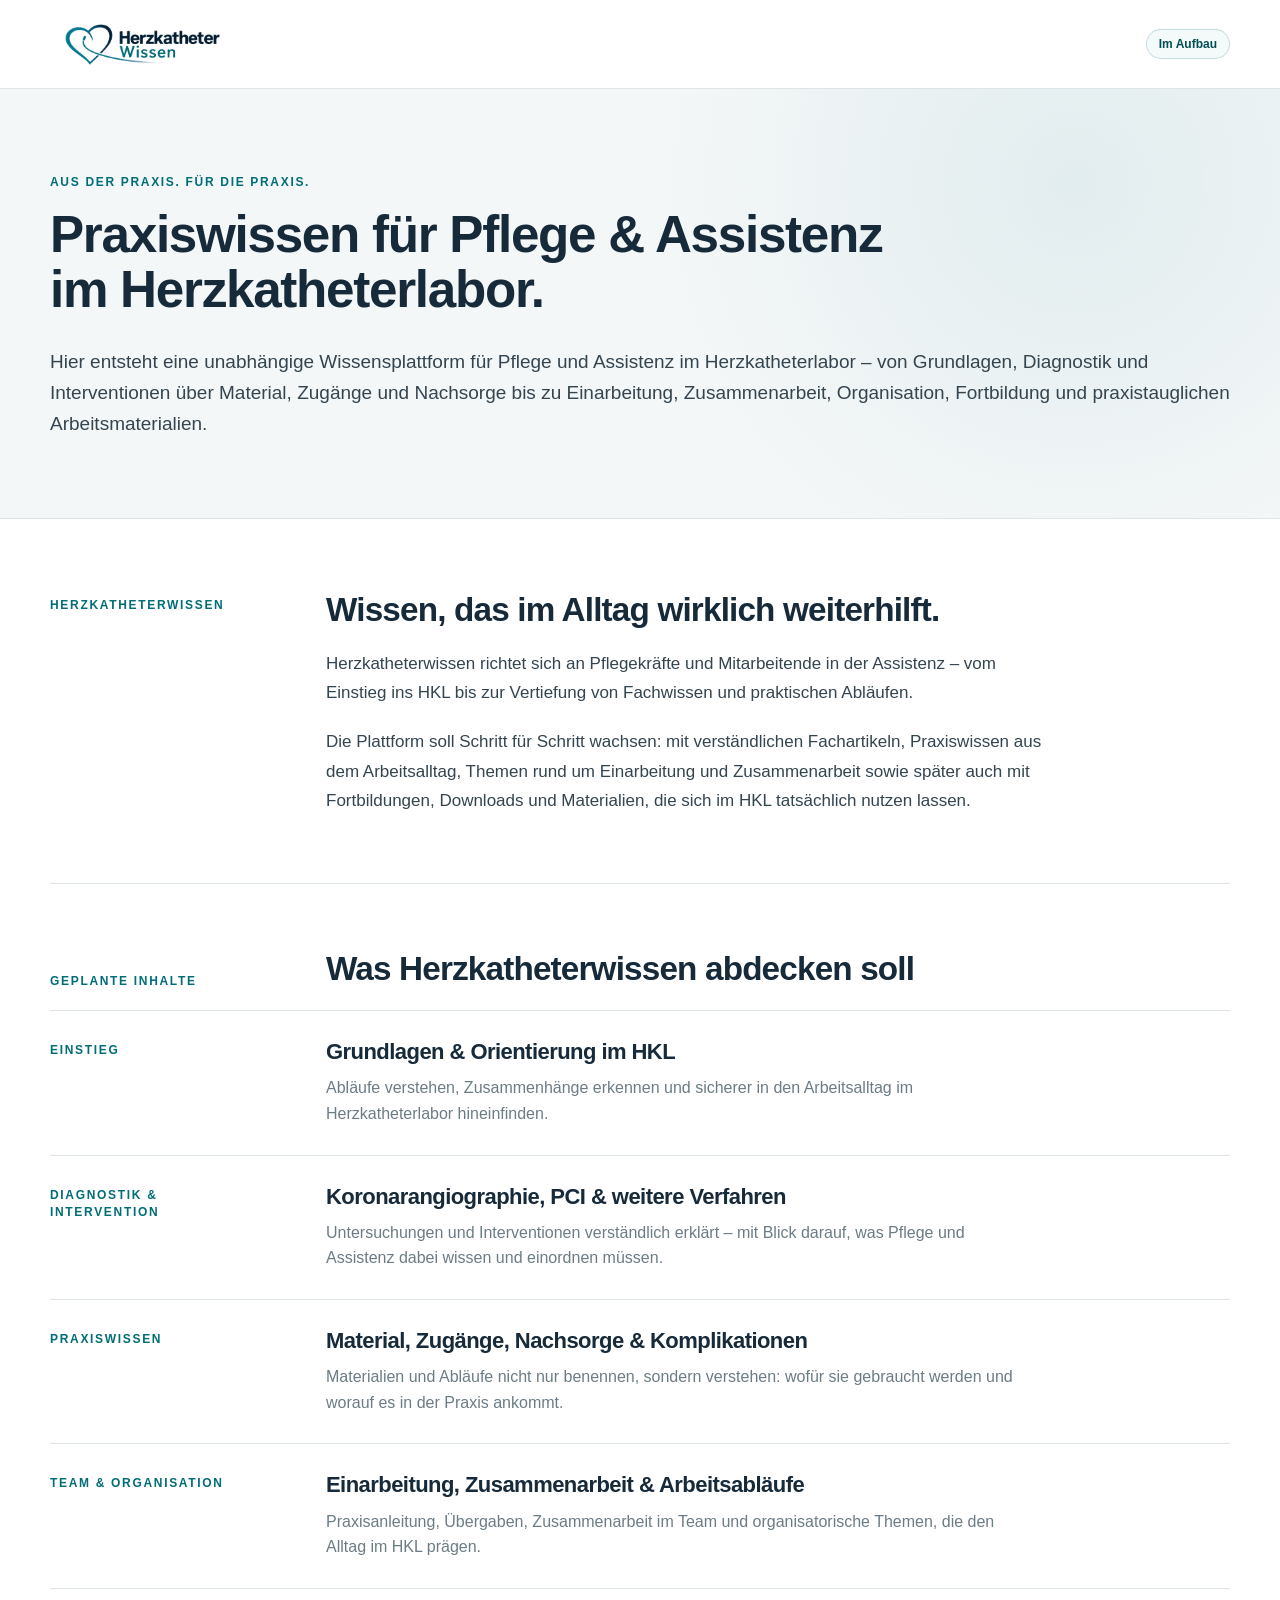
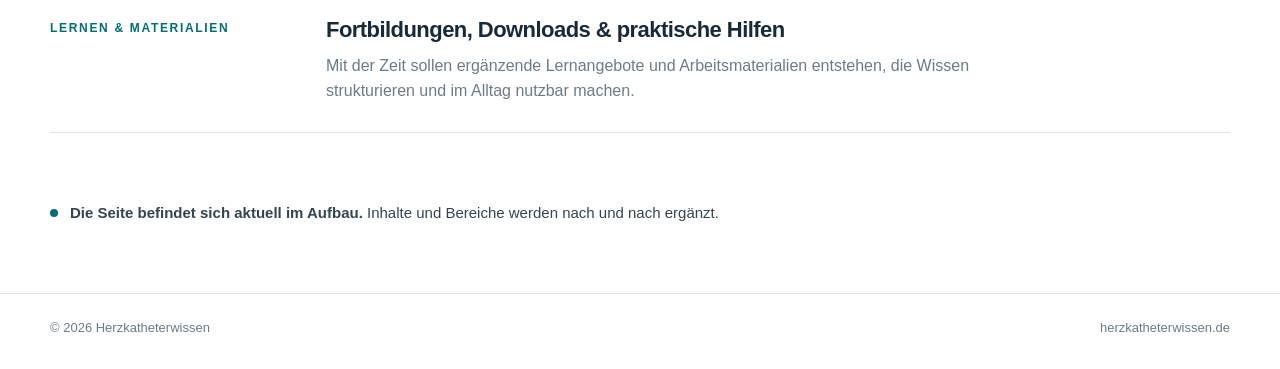
==== commit 57511866: "Standardize brand name as Herzkatheterwissen" ====
--- a/index.html
+++ b/index.html
@@ -3,8 +3,8 @@
 <head>
   <meta charset="utf-8">
   <meta name="viewport" content="width=device-width, initial-scale=1">
-  <title>Herzkatheter Wissen – Praxiswissen für Pflege & Assistenz</title>
-  <meta name="description" content="Herzkatheter Wissen – unabhängige Wissensplattform für Pflege und Assistenz im Herzkatheterlabor: Grundlagen, Diagnostik, Interventionen, Material, Nachsorge, Einarbeitung, Zusammenarbeit, Fortbildung und Arbeitsmaterialien.">
+  <title>Herzkatheterwissen – Praxiswissen für Pflege & Assistenz</title>
+  <meta name="description" content="Herzkatheterwissen – unabhängige Wissensplattform für Pflege und Assistenz im Herzkatheterlabor: Grundlagen, Diagnostik, Interventionen, Material, Nachsorge, Einarbeitung, Zusammenarbeit, Fortbildung und Arbeitsmaterialien.">
   <meta name="theme-color" content="#006D77">
   <link rel="canonical" href="https://herzkatheterwissen.de/">
   <link rel="icon" type="image/png" href="herzkatheterwissen-favicon.png?v=2">
@@ -15,8 +15,8 @@
 <body>
   <header class="site-header-wrap">
     <div class="site-header">
-      <a class="brand" href="/" aria-label="Herzkatheter Wissen Startseite">
-        <img class="brand-logo" src="herzkatheterwissen-logo.png" alt="Herzkatheter Wissen">
+      <a class="brand" href="/" aria-label="Herzkatheterwissen Startseite">
+        <img class="brand-logo" src="herzkatheterwissen-logo.png" alt="Herzkatheterwissen">
       </a>
       <span class="status-pill">Im Aufbau</span>
     </div>
@@ -35,11 +35,11 @@
 
     <div class="content-shell">
       <section class="intro" aria-labelledby="intro-title">
-        <div class="section-label">Herzkatheter Wissen</div>
+        <div class="section-label">Herzkatheterwissen</div>
         <div class="intro-copy">
           <h2 id="intro-title">Wissen, das im Alltag wirklich weiterhilft.</h2>
           <p>
-            Herzkatheter Wissen richtet sich an Pflegekräfte und Mitarbeitende in der Assistenz – vom Einstieg ins HKL bis zur Vertiefung von Fachwissen und praktischen Abläufen.
+            Herzkatheterwissen richtet sich an Pflegekräfte und Mitarbeitende in der Assistenz – vom Einstieg ins HKL bis zur Vertiefung von Fachwissen und praktischen Abläufen.
           </p>
           <p>
             Die Plattform soll Schritt für Schritt wachsen: mit verständlichen Fachartikeln, Praxiswissen aus dem Arbeitsalltag, Themen rund um Einarbeitung und Zusammenarbeit sowie später auch mit Fortbildungen, Downloads und Materialien, die sich im HKL tatsächlich nutzen lassen.
@@ -50,7 +50,7 @@
       <section class="topics" aria-labelledby="topics-title">
         <div class="topics-head">
           <p class="section-label">Geplante Inhalte</p>
-          <h2 id="topics-title">Was Herzkatheter Wissen abdecken soll</h2>
+          <h2 id="topics-title">Was Herzkatheterwissen abdecken soll</h2>
         </div>
 
         <div class="topic-list">
@@ -105,7 +105,7 @@
 
   <footer class="site-footer-wrap">
     <div class="site-footer">
-      <p>© 2026 Herzkatheter Wissen</p>
+      <p>© 2026 Herzkatheterwissen</p>
       <p>herzkatheterwissen.de</p>
     </div>
   </footer>
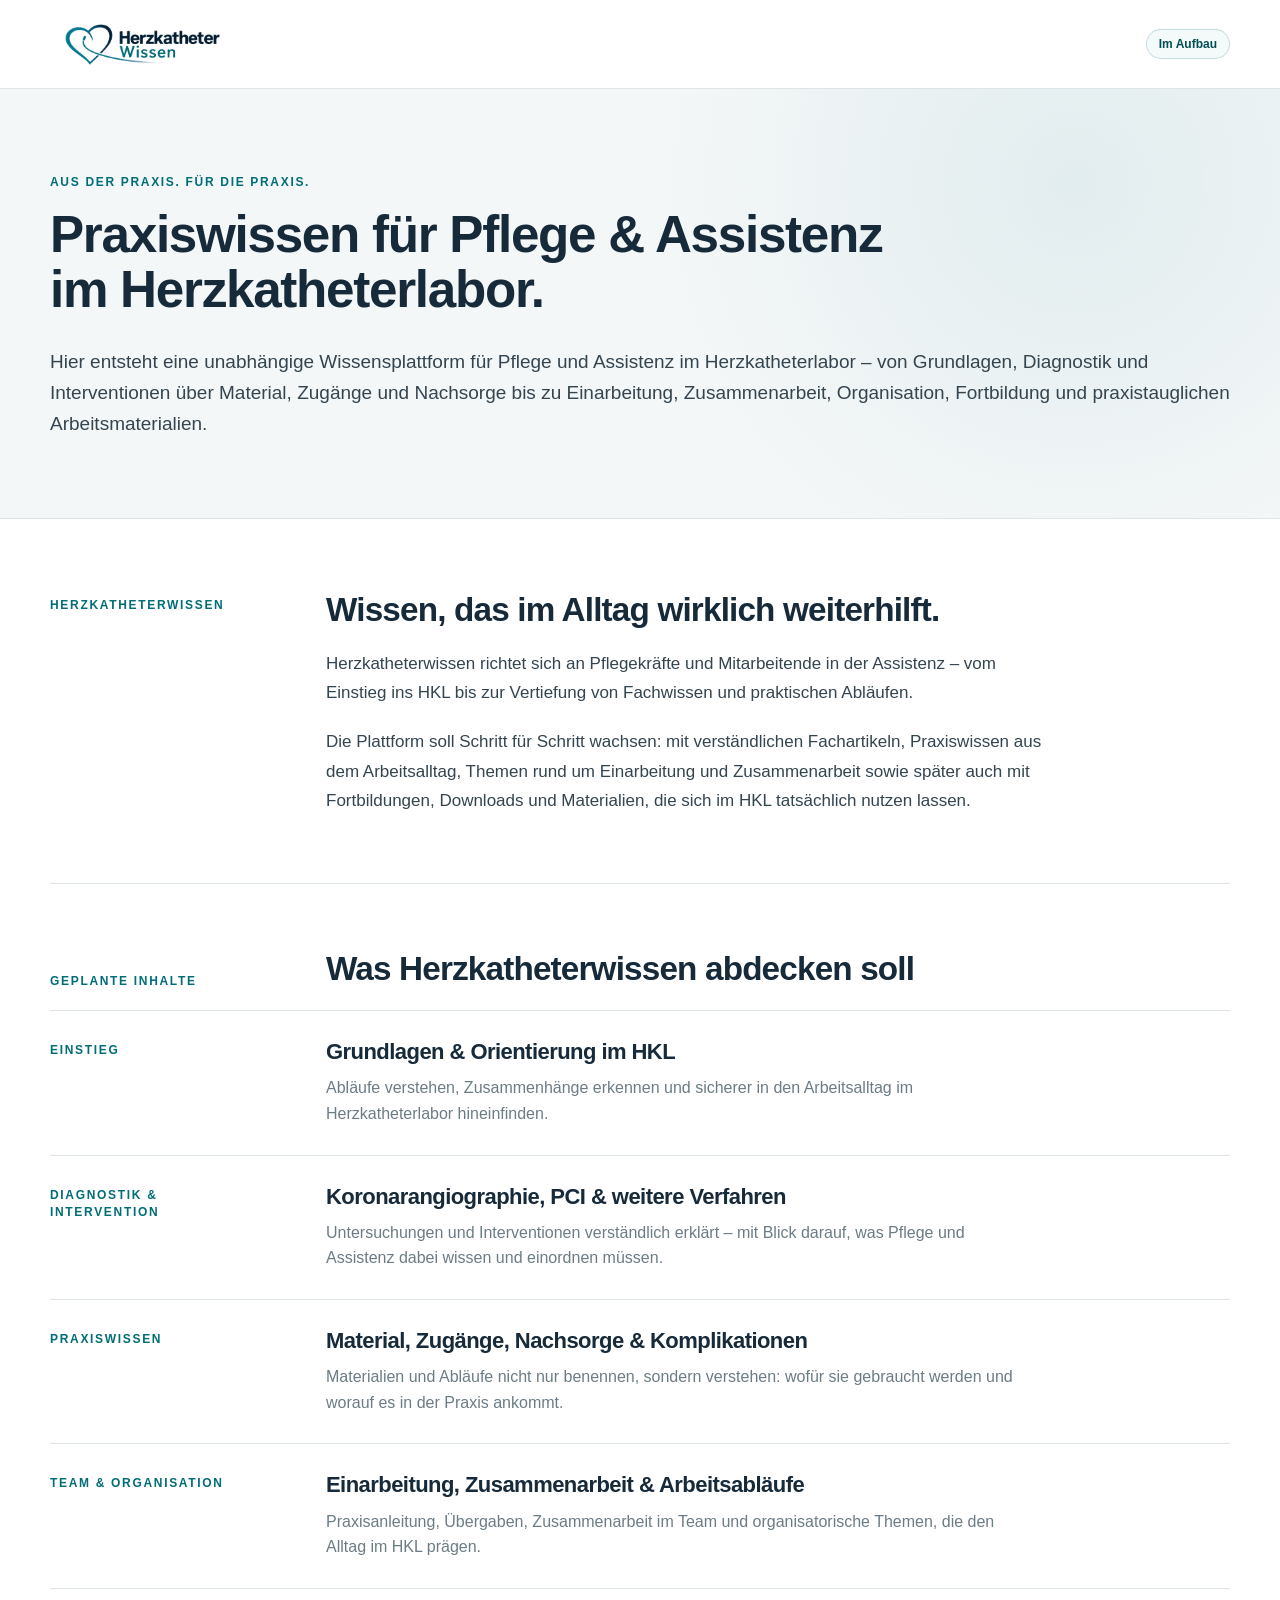
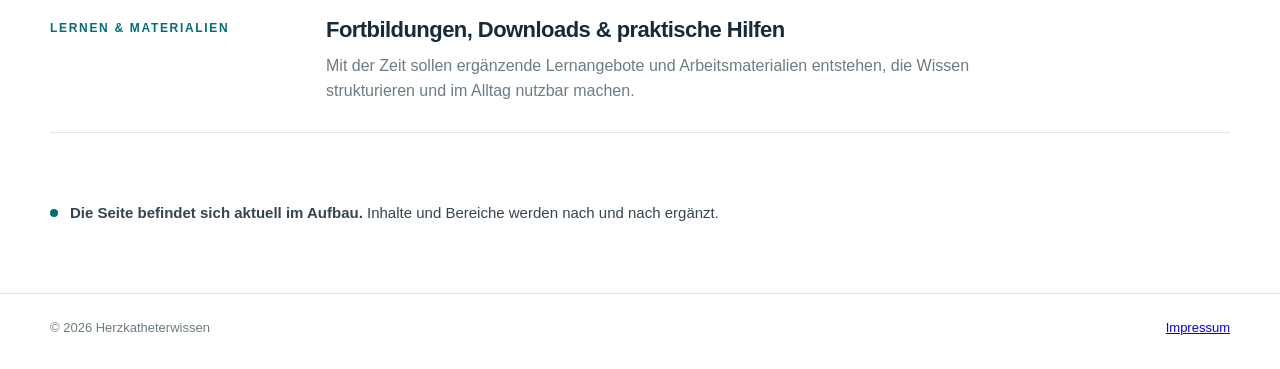
==== commit 7586c284: "Link imprint from landing page" ====
--- a/index.html
+++ b/index.html
@@ -106,7 +106,7 @@
   <footer class="site-footer-wrap">
     <div class="site-footer">
       <p>© 2026 Herzkatheterwissen</p>
-      <p>herzkatheterwissen.de</p>
+      <p><a href="/impressum.html">Impressum</a></p>
     </div>
   </footer>
 </body>
